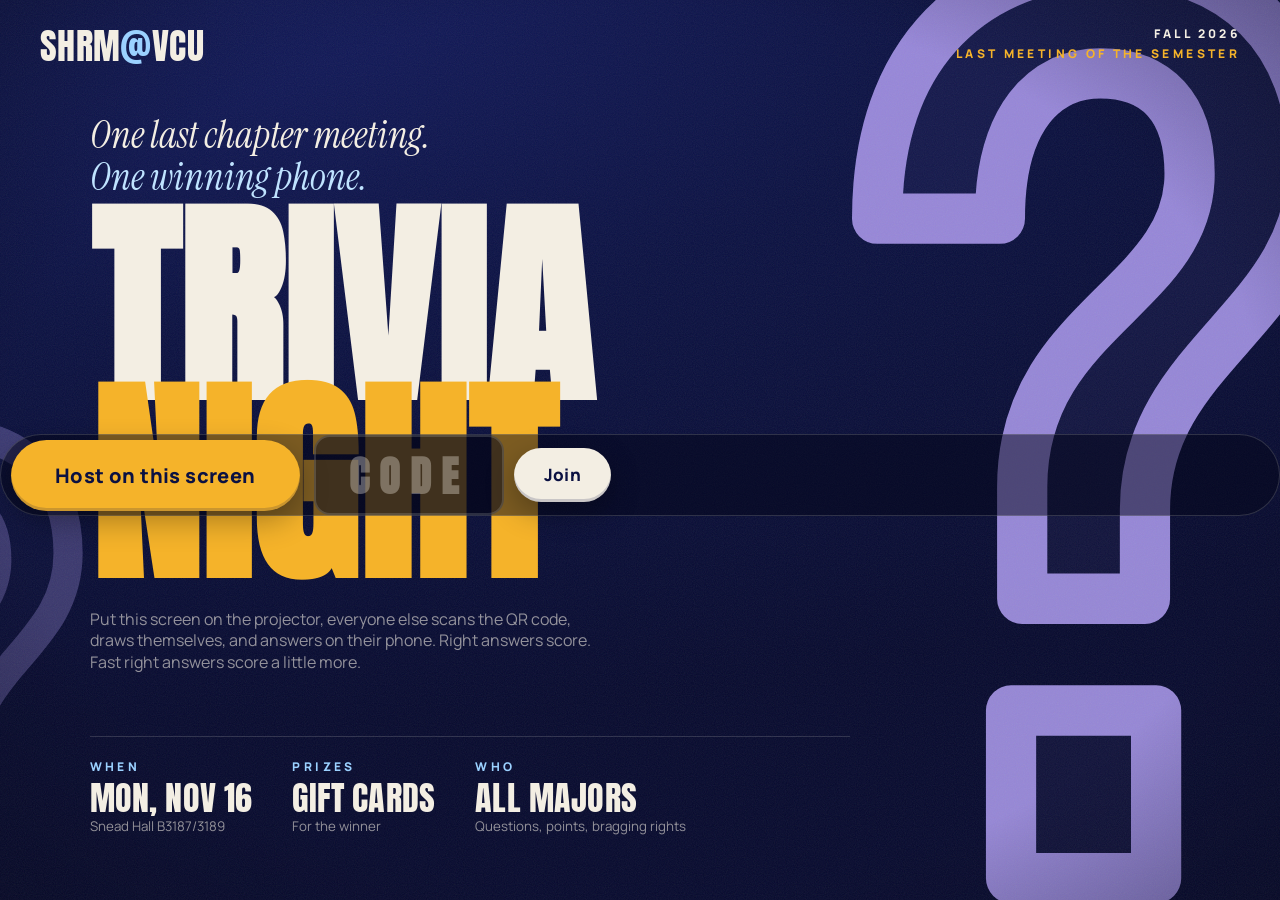
==== index.html @ be1db0c6 "SHRM@VCU Trivia Night: host screen + phone client, official 25-question set Co-Authored-By: Claude F" ====
<!DOCTYPE html>
<html lang="en">
<head>
<meta charset="utf-8">
<meta name="viewport" content="width=device-width, initial-scale=1, viewport-fit=cover, maximum-scale=1">
<meta name="theme-color" content="#0B1142">
<title>Trivia Night — SHRM at VCU</title>
<meta name="description" content="SHRM at VCU Trivia Night. Draw yourself, join from your phone, answer fast.">
<meta property="og:title" content="SHRM@VCU Trivia Night">
<meta property="og:description" content="One last chapter meeting. One winning table. Join from your phone.">
<meta property="og:type" content="website">
<link rel="icon" href="data:image/svg+xml,%3Csvg xmlns='http://www.w3.org/2000/svg' viewBox='0 0 64 64'%3E%3Crect width='64' height='64' rx='12' fill='%230B1142'/%3E%3Ctext x='32' y='50' font-family='Impact,sans-serif' font-size='48' fill='%23A896EA' text-anchor='middle'%3E%3F%3C/text%3E%3C/svg%3E">
<link rel="preconnect" href="https://fonts.googleapis.com">
<link rel="preconnect" href="https://fonts.gstatic.com" crossorigin>
<link href="https://fonts.googleapis.com/css2?family=Anton&family=Instrument+Serif:ital@1&family=Manrope:wght@600;700;800&display=swap" rel="stylesheet">
<link rel="stylesheet" href="css/style.css">
</head>
<body>

<div class="bg">
  <div class="qmark"><svg viewBox="0 0 100 190" preserveAspectRatio="none"><path d="M14 52 C14 18 36 6 56 6 C78 6 92 20 92 42 C92 70 62 76 62 104 L62 120 L40 120 L40 100 C40 70 70 66 70 44 C70 32 64 26 54 26 C44 26 36 34 36 52 Z M38 140 L64 140 L64 170 L38 170 Z"/></svg></div>
  <div class="qmark two"><svg viewBox="0 0 100 190" preserveAspectRatio="none"><path d="M14 52 C14 18 36 6 56 6 C78 6 92 20 92 42 C92 70 62 76 62 104 L62 120 L40 120 L40 100 C40 70 70 66 70 44 C70 32 64 26 54 26 C44 26 36 34 36 52 Z M38 140 L64 140 L64 170 L38 170 Z"/></svg></div>
  <div class="vignette"></div>
</div>
<div class="grain"></div>

<main id="app"></main>

<script src="vendor/peerjs.min.js"></script>
<script src="vendor/qrcode.min.js"></script>
<script src="js/questions.js"></script>
<script src="js/ui.js"></script>
<script src="js/net.js"></script>
<script src="js/avatar.js"></script>
<script src="js/host.js"></script>
<script src="js/player.js"></script>
<script>
(function () {
  "use strict";
  var U = window.UI;

  function hashCode() {
    var h = (location.hash || "").replace(/^#\/?/, "").trim().toUpperCase();
    return /^[A-Z0-9]{4}$/.test(h) ? h : "";
  }

  function paintLanding() {
    U.render(
      '<div class="topbar"><div class="wordmark">SHRM<b>@</b>VCU</div>' +
        '<div class="right"><div class="eyebrow">Fall 2026</div><div class="eyebrow gold">Last meeting of the semester</div></div></div>' +
      '<div class="landing">' +
        '<p class="tag serif rise">One last chapter meeting.<br><span class="sky">One winning phone.</span></p>' +
        '<h1 class="display rise d1"><span class="l1">Trivia</span><span class="l2">Night</span></h1>' +
        '<p class="blurb rise d2">Put this screen on the projector, everyone else scans the QR code, draws themselves, ' +
        'and answers on their phone. Right answers score. Fast right answers score a little more.</p>' +
        '<div class="row rise d3">' +
          '<button class="btn gold big" id="hostBtn">Host on this screen</button>' +
          '<form class="joinform" id="joinForm">' +
            '<input class="field codefield" id="codeIn" maxlength="4" placeholder="CODE" ' +
            'autocomplete="off" autocapitalize="characters" spellcheck="false" inputmode="text">' +
            '<button class="btn" type="submit">Join</button>' +
          '</form>' +
        '</div>' +
        '<div class="facts rise d4">' +
          '<div><div class="eyebrow">When</div><div class="display">Mon, Nov 16</div><small>Snead Hall B3187/3189</small></div>' +
          '<div><div class="eyebrow">Prizes</div><div class="display">Gift cards</div><small>For the winner</small></div>' +
          '<div><div class="eyebrow">Who</div><div class="display">All majors</div><small>Questions, points, bragging rights</small></div>' +
        '</div>' +
      '</div>'
    );
    U.on("#hostBtn", "click", function () {
      history.replaceState(null, "", location.pathname + "?host=1");
      startHost();
    });
    document.getElementById("joinForm").addEventListener("submit", function (e) {
      e.preventDefault();
      var v = (document.getElementById("codeIn").value || "").trim().toUpperCase();
      if (!/^[A-Z0-9]{4}$/.test(v)) { U.toast("That code should be 4 characters", true); return; }
      location.hash = "#" + v;
      startPlayer(v);
    });
    document.getElementById("codeIn").addEventListener("input", function (e) {
      e.target.value = e.target.value.toUpperCase().replace(/[^A-Z0-9]/g, "");
    });
  }

  var booted = false;
  function startHost() {
    if (booted) return; booted = true;
    document.title = "Trivia Night — host";
    window.HOST.start();
  }
  function startPlayer(code) {
    if (booted) return; booted = true;
    document.title = "Trivia Night — " + code;
    document.body.classList.add("is-player");
    window.PLAYER.start(code);
  }

  var params = new URLSearchParams(location.search);
  if (params.get("host")) startHost();
  else if (hashCode()) startPlayer(hashCode());
  else paintLanding();

  window.addEventListener("hashchange", function () {
    if (!booted && hashCode()) startPlayer(hashCode());
  });
})();
</script>
</body>
</html>
---- css/style.css ----
/* SHRM TRIVIA NIGHT - styled after the Fall 2026 Trivia Night flyer:
   deep navy ground, cream + gold condensed display type, italic serif taglines,
   a giant outlined lavender question mark drifting behind everything. */

:root {
  --navy: #0B1142;
  --navy-2: #070A2E;
  --ink: #04061A;
  --cream: #F3EEE3;
  --cream-2: #E8E1D1;
  --gold: #F5B32A;
  --gold-2: #FFCB5C;
  --lav: #A896EA;
  --lav-2: #C7BAF5;
  --sky: #9BD1FF;
  --sky-2: #BFE3FF;
  --melon: #F26A42;
  --mute: rgba(243, 238, 227, .58);
  --line: rgba(243, 238, 227, .16);
  --display: "Anton", "Impact", "Arial Narrow", sans-serif;
  --serif: "Instrument Serif", "Georgia", serif;
  --sans: "Manrope", "Segoe UI", system-ui, sans-serif;
  --ease: cubic-bezier(.2, .8, .2, 1);
  --spring: cubic-bezier(.34, 1.56, .64, 1);
}

* { box-sizing: border-box; }
html, body { height: 100%; }
body {
  margin: 0;
  background: var(--navy);
  background-image:
    radial-gradient(120% 80% at 20% 0%, #121A5C 0%, var(--navy) 45%, var(--navy-2) 100%);
  color: var(--cream);
  font-family: var(--sans);
  font-size: 16px;
  line-height: 1.35;
  overflow: hidden;
  -webkit-font-smoothing: antialiased;
  -webkit-tap-highlight-color: transparent;
}
button, input { font: inherit; color: inherit; }
button { cursor: pointer; }
img { display: block; }

/* ---------------- background ---------------- */
.bg { position: fixed; inset: 0; z-index: 0; pointer-events: none; overflow: hidden; }
.bg .qmark {
  position: absolute; right: -6vw; top: -8vh; width: 62vmin; height: 118vmin;
  color: var(--lav); opacity: .9;
  animation: qfloat 14s ease-in-out infinite;
  will-change: transform;
}
.bg .qmark.two {
  left: -18vw; right: auto; top: 46vh; width: 36vmin; height: 70vmin;
  opacity: .32; animation-duration: 19s; animation-delay: -6s;
}
.bg .qmark svg { width: 100%; height: 100%; overflow: visible; }
.bg .qmark path { fill: rgba(168, 150, 234, .07); stroke: currentColor; stroke-width: 9; stroke-linejoin: round; }
@keyframes qfloat {
  0%, 100% { transform: translate3d(0, 0, 0) rotate(-2deg); }
  50% { transform: translate3d(-1.5vw, 2.5vh, 0) rotate(2deg); }
}
.bg .vignette { position: absolute; inset: 0; background: radial-gradient(90% 90% at 50% 50%, transparent 55%, rgba(4, 6, 26, .75) 100%); }
.grain {
  position: fixed; inset: -50%; z-index: 1; pointer-events: none; opacity: .09;
  background-image: url("data:image/svg+xml,%3Csvg xmlns='http://www.w3.org/2000/svg' width='220' height='220'%3E%3Cfilter id='n'%3E%3CfeTurbulence type='fractalNoise' baseFrequency='.9' numOctaves='2' stitchTiles='stitch'/%3E%3C/filter%3E%3Crect width='100%25' height='100%25' filter='url(%23n)'/%3E%3C/svg%3E");
  animation: grain 1.2s steps(4) infinite;
}
@keyframes grain { 0% { transform: translate(0, 0); } 25% { transform: translate(-3%, 2%); } 50% { transform: translate(2%, -3%); } 75% { transform: translate(-1%, -1%); } 100% { transform: translate(0, 0); } }

#app { position: relative; z-index: 2; height: 100%; }
#confetti { position: fixed; inset: 0; z-index: 50; pointer-events: none; }
#toast {
  position: fixed; left: 50%; bottom: 28px; transform: translate(-50%, 20px); z-index: 60;
  background: var(--cream); color: var(--navy); font-weight: 700; padding: 12px 18px; border-radius: 999px;
  opacity: 0; transition: all .3s var(--ease); pointer-events: none; max-width: 90vw; text-align: center;
}
#toast.show { opacity: 1; transform: translate(-50%, 0); }
#toast.bad { background: var(--melon); color: var(--cream); }

/* ---------------- type ---------------- */
.display { font-family: var(--display); text-transform: uppercase; letter-spacing: .005em; line-height: .88; }
.serif { font-family: var(--serif); font-style: italic; font-weight: 400; letter-spacing: 0; }
.eyebrow { font-family: var(--sans); font-weight: 800; font-size: 12px; letter-spacing: .28em; text-transform: uppercase; }
.gold { color: var(--gold); } .lav { color: var(--lav); } .sky { color: var(--sky); } .cream { color: var(--cream); } .melon { color: var(--melon); }

/* ---------------- shared chrome ---------------- */
.topbar {
  position: absolute; left: 0; right: 0; top: 0; z-index: 5;
  display: flex; align-items: center; justify-content: space-between;
  padding: 26px 40px 0;
}
.wordmark { font-family: var(--display); font-size: 36px; line-height: 1; letter-spacing: .01em; color: var(--cream); }
.wordmark b { color: var(--sky); font-weight: 400; }
.topbar .right { text-align: right; }
.topbar .right .eyebrow { color: var(--cream); font-size: 12px; margin-bottom: 4px; }
.topbar .right .eyebrow.gold { color: var(--gold); }

.btn {
  display: inline-flex; align-items: center; justify-content: center; gap: 10px;
  background: var(--cream); color: var(--navy); border: 0; border-radius: 999px;
  padding: 16px 30px; font-weight: 800; font-size: 17px; letter-spacing: .02em;
  box-shadow: 0 10px 30px rgba(0, 0, 0, .3), inset 0 -3px 0 rgba(11, 17, 66, .18);
  transition: transform .18s var(--spring), box-shadow .18s, filter .18s;
}
.btn:hover { transform: translateY(-2px); filter: brightness(1.04); }
.btn:active { transform: translateY(1px) scale(.98); }
.btn.gold { background: var(--gold); color: var(--navy); }
.btn.lav { background: var(--lav); color: var(--navy); }
.btn.ghost { background: transparent; color: var(--cream); box-shadow: inset 0 0 0 2px var(--line); }
.btn.big { padding: 22px 44px; font-size: 20px; }
.btn[disabled] { opacity: .45; pointer-events: none; }
.btn.display { font-family: var(--display); font-weight: 400; font-size: 28px; letter-spacing: .04em; padding: 16px 40px 14px; }

.field {
  width: 100%; background: rgba(4, 6, 26, .5); border: 2px solid var(--line); border-radius: 16px;
  padding: 16px 18px; font-size: 20px; font-weight: 700; color: var(--cream); outline: 0;
  transition: border-color .2s, box-shadow .2s;
}
.field::placeholder { color: rgba(243, 238, 227, .35); font-weight: 600; }
.field:focus { border-color: var(--gold); box-shadow: 0 0 0 4px rgba(245, 179, 42, .18); }
.codefield { text-align: center; font-family: var(--display); font-size: 42px; letter-spacing: .25em; text-transform: uppercase; padding: 12px 10px 8px; }

.rule { height: 1px; background: var(--line); }

/* ---------------- landing ---------------- */
.landing {
  min-height: 100%; display: flex; flex-direction: column; justify-content: center; align-items: flex-start;
  padding: 90px 7vw 40px; max-width: 980px;
}
.landing .tag { font-size: clamp(22px, 3.2vw, 38px); color: var(--cream); line-height: 1.1; margin: 0 0 14px; }
.landing .tag .sky { color: var(--sky-2); }
.landing h1 { margin: 0 0 26px; font-size: clamp(84px, 17vw, 230px); }
.landing h1 .l1 { display: block; color: var(--cream); }
.landing h1 .l2 { display: block; color: var(--gold); margin-top: -.06em; }
.landing .blurb { color: var(--mute); max-width: 520px; margin: 0 0 24px; font-size: 16px; }
.landing .row { display: flex; gap: 14px; flex-wrap: wrap; align-items: center; }
.joinform { display: flex; gap: 10px; align-items: center; }
.joinform .codefield { width: 190px; }
.landing .facts { display: flex; gap: 40px; margin-top: 38px; padding-top: 22px; border-top: 1px solid var(--line); width: 100%; max-width: 760px; }
.landing .facts .eyebrow { color: var(--sky); margin-bottom: 8px; }
.landing .facts .display { font-size: 34px; }
.landing .facts small { display: block; color: var(--mute); margin-top: 4px; }

/* ---------------- reveal animations ---------------- */
.rise { animation: rise .7s var(--ease) both; }
.rise.d1 { animation-delay: .08s; } .rise.d2 { animation-delay: .16s; } .rise.d3 { animation-delay: .24s; } .rise.d4 { animation-delay: .32s; } .rise.d5 { animation-delay: .4s; }
@keyframes rise { from { opacity: 0; transform: translateY(26px); } to { opacity: 1; transform: none; } }
.pop { animation: pop .55s var(--spring) both; }
@keyframes pop { from { opacity: 0; transform: scale(.6) rotate(-4deg); } to { opacity: 1; transform: none; } }
.pulse { animation: pulse 1.6s ease-in-out infinite; }
@keyframes pulse { 0%, 100% { opacity: .55; } 50% { opacity: 1; } }
.shake { animation: shake .5s; }
@keyframes shake { 0%, 100% { transform: none; } 20% { transform: translateX(-8px); } 40% { transform: translateX(8px); } 60% { transform: translateX(-5px); } 80% { transform: translateX(5px); } }

/* ============================================================
   HOST (big screen)
   ============================================================ */
.host { height: 100%; position: relative; }
.host .stage { position: absolute; inset: 0; padding: 96px 40px 36px; display: flex; flex-direction: column; }

/* -- lobby -- */
.lobby { display: grid; grid-template-columns: minmax(330px, 32%) minmax(0, 1fr); gap: 30px; height: 100%; min-width: 0; }
.lobby .join {
  display: flex; flex-direction: column; gap: 18px; justify-content: center;
  padding: 26px 28px; border: 1px solid var(--line); border-radius: 28px;
  background: linear-gradient(180deg, rgba(243, 238, 227, .05), rgba(243, 238, 227, .02));
  position: relative; overflow: hidden;
}
.lobby .join .tag { font-size: clamp(20px, 2vw, 30px); line-height: 1.1; margin: 0; }
.lobby .join .tag .sky { color: var(--sky-2); }
.lobby .qr { width: min(260px, 22vh); height: min(260px, 22vh); background: var(--cream); padding: 10px; border-radius: 18px; align-self: flex-start; box-shadow: 0 14px 40px rgba(0, 0, 0, .35); }
.lobby .qr img, .lobby .qr canvas { width: 100% !important; height: 100% !important; border-radius: 8px; }
.lobby .codewrap .eyebrow { color: var(--sky); margin-bottom: 4px; }
.lobby .code { font-size: clamp(64px, 9vh, 112px); color: var(--gold); letter-spacing: .08em; }
.lobby .url { color: var(--mute); font-weight: 700; letter-spacing: .06em; font-size: 15px; text-transform: lowercase; }
.lobby .url b { color: var(--cream); }

.lobby .room { display: flex; flex-direction: column; min-height: 0; min-width: 0; }
.lobby .room .head { display: flex; align-items: baseline; justify-content: space-between; margin-bottom: 14px; }
.lobby .room .head .display { font-size: clamp(42px, 6vh, 72px); }
.lobby .room .head .display b { color: var(--gold); font-weight: 400; }
.lobby .room .head .serif { color: var(--sky-2); font-size: 22px; }
.roster { flex: 1; min-height: 0; overflow: hidden; display: flex; flex-wrap: wrap; gap: 12px; align-content: flex-start; }
.roster .empty { width: 100%; color: var(--mute); font-size: 20px; padding: 30px 0; }
.pcard {
  display: flex; align-items: center; gap: 12px; padding: 8px 16px 8px 8px; border-radius: 999px;
  background: rgba(4, 6, 26, .5); border: 1px solid var(--line);
  animation: pop .6s var(--spring) both;
}
.pcard .av { width: 54px; height: 54px; border-radius: 50%; background: var(--navy-2); border: 3px solid var(--pc, var(--gold)); overflow: hidden; flex: none; }
.pcard .av img { width: 100%; height: 100%; object-fit: cover; }
.pcard .nm { font-weight: 800; font-size: 20px; letter-spacing: .01em; white-space: nowrap; }
.pcard.gone { opacity: .35; filter: grayscale(1); }

.lobby .settings { display: flex; align-items: center; gap: 14px 22px; flex-wrap: wrap; padding-top: 14px; border-top: 1px solid var(--line); margin-top: 12px; }
.lobby .settings .grp { display: flex; align-items: center; gap: 8px; flex-wrap: wrap; }
.lobby .settings .eyebrow { color: var(--sky); margin-right: 4px; font-size: 11px; }
.chip {
  border: 1.5px solid var(--line); background: transparent; color: var(--mute); border-radius: 999px;
  padding: 8px 14px; font-weight: 800; font-size: 13px; letter-spacing: .02em; transition: all .15s; white-space: nowrap;
}
.chip.on { background: var(--cream); color: var(--navy); border-color: var(--cream); }
.chip.on.gold { background: var(--gold); border-color: var(--gold); }
.chip.on.lav { background: var(--lav); border-color: var(--lav); }
.chip.on.sky { background: var(--sky); border-color: var(--sky); }
.chip.on.melon { background: var(--melon); border-color: var(--melon); }
.lobby .settings .start { margin-left: auto; }

/* -- question header -- */
.qhead { display: flex; align-items: center; justify-content: space-between; margin-bottom: 18px; }
.qhead .cat { display: flex; align-items: center; gap: 14px; }
.qhead .cat .pill { font-family: var(--display); font-size: 22px; letter-spacing: .04em; padding: 8px 16px 6px; border-radius: 10px; background: var(--gold); color: var(--navy); }
.qhead .cat .pill.lav { background: var(--lav); } .qhead .cat .pill.sky { background: var(--sky); } .qhead .cat .pill.melon { background: var(--melon); color: var(--cream); } .qhead .cat .pill.cream { background: var(--cream); }
.qhead .cat .serif { color: var(--sky-2); font-size: 22px; }
.qhead .num { font-family: var(--display); font-size: 30px; color: var(--mute); letter-spacing: .05em; }
.qhead .num b { color: var(--cream); font-weight: 400; }

.timer { position: relative; height: 10px; border-radius: 999px; background: rgba(243, 238, 227, .12); overflow: hidden; margin-bottom: 26px; }
.timer i { position: absolute; left: 0; top: 0; bottom: 0; width: 100%; background: linear-gradient(90deg, var(--gold), var(--gold-2)); transform-origin: left; border-radius: 999px; }
.timer.hot i { background: linear-gradient(90deg, var(--melon), var(--gold)); }

.question { flex: 1; display: flex; flex-direction: column; justify-content: center; min-height: 0; }
.question .text { font-weight: 800; font-size: clamp(34px, 5.2vw, 74px); line-height: 1.06; letter-spacing: -.012em; max-width: 1200px; text-wrap: balance; }
.question.read .text { font-size: clamp(44px, 6.4vw, 96px); }
.question .readhint { margin-top: 28px; color: var(--sky-2); font-size: 28px; }
.question .readhint b { color: var(--gold); font-family: var(--display); font-weight: 400; font-size: 34px; letter-spacing: .04em; }

.answers { display: grid; grid-template-columns: 1fr 1fr; gap: 16px; margin-top: 10px; }
.opt {
  position: relative; display: flex; align-items: center; gap: 18px; padding: 22px 26px; border-radius: 20px;
  background: rgba(4, 6, 26, .55); border: 2px solid var(--line); min-height: 108px;
  font-weight: 800; font-size: clamp(22px, 2.5vw, 36px); line-height: 1.08;
  animation: rise .6s var(--ease) both; overflow: hidden; transition: opacity .4s, transform .4s var(--ease), border-color .3s, background .3s;
}
.opt:nth-child(2) { animation-delay: .08s; } .opt:nth-child(3) { animation-delay: .16s; } .opt:nth-child(4) { animation-delay: .24s; }
.opt .shape { width: 58px; height: 58px; flex: none; border-radius: 14px; display: grid; place-items: center; color: var(--navy); }
.opt .shape svg { width: 30px; height: 30px; fill: currentColor; }
.opt.gold .shape { background: var(--gold); } .opt.lav .shape { background: var(--lav); } .opt.sky .shape { background: var(--sky); } .opt.melon .shape { background: var(--melon); color: var(--cream); }
.opt .bar { position: absolute; left: 0; bottom: 0; top: 0; width: 0; opacity: .22; transition: width 1s var(--ease); }
.opt.gold .bar { background: var(--gold); } .opt.lav .bar { background: var(--lav); } .opt.sky .bar { background: var(--sky); } .opt.melon .bar { background: var(--melon); }
.opt .cnt { margin-left: auto; font-family: var(--display); font-size: 40px; color: var(--mute); opacity: 0; transition: opacity .4s .5s; }
.opt .label { position: relative; }
.answers.revealed .opt { opacity: .38; }
.answers.revealed .opt.right { opacity: 1; transform: scale(1.02); border-color: var(--cream); background: rgba(243, 238, 227, .1); box-shadow: 0 0 0 4px rgba(245, 179, 42, .35), 0 20px 60px rgba(0, 0, 0, .35); }
.answers.revealed .opt .cnt { opacity: 1; }
.answers.revealed .opt.right .cnt { color: var(--cream); }
.opt .check { position: absolute; right: 22px; top: -40px; font-family: var(--display); font-size: 22px; letter-spacing: .08em; color: var(--navy); background: var(--gold); padding: 6px 12px 4px; border-radius: 8px; transition: top .5s var(--spring) .2s; }
.answers.revealed .opt.right .check { top: 14px; }

.lockedtray { display: flex; align-items: center; gap: 14px; margin-top: 22px; min-height: 48px; }
.lockedtray .eyebrow { color: var(--sky); white-space: nowrap; }
.lockedtray .count { font-family: var(--display); font-size: 34px; color: var(--cream); letter-spacing: .04em; min-width: 110px; }
.lockedtray .count b { color: var(--gold); font-weight: 400; }
.lockedtray .avs { display: flex; gap: -6px; flex-wrap: wrap; }
.lockedtray .avs .mini { width: 40px; height: 40px; border-radius: 50%; border: 2.5px solid var(--pc, var(--gold)); background: var(--navy-2); overflow: hidden; margin-right: -8px; animation: pop .5s var(--spring) both; }
.lockedtray .avs .mini img { width: 100%; height: 100%; object-fit: cover; }

.fastest { display: flex; align-items: center; gap: 16px; margin-top: 22px; padding: 12px 18px 12px 12px; border-radius: 999px; background: rgba(245, 179, 42, .12); border: 1px solid rgba(245, 179, 42, .4); width: max-content; max-width: 100%; animation: rise .6s var(--ease) .7s both; }
.fastest .av { width: 54px; height: 54px; border-radius: 50%; border: 3px solid var(--pc, var(--gold)); background: var(--navy-2); overflow: hidden; }
.fastest .av img { width: 100%; height: 100%; object-fit: cover; }
.fastest .eyebrow { color: var(--gold); }
.fastest .nm { font-weight: 800; font-size: 22px; }
.fastest .ms { font-family: var(--display); font-size: 30px; color: var(--gold); letter-spacing: .03em; }
.fastest .bolt { font-size: 26px; }

.hostctl { position: absolute; right: 40px; bottom: 26px; display: flex; gap: 10px; align-items: center; z-index: 6; }
.hostctl .btn { padding: 12px 22px; font-size: 15px; }
.hostctl .hint { color: var(--mute); font-size: 13px; font-weight: 700; letter-spacing: .04em; margin-right: 8px; }

/* -- leaderboard -- */
.board { display: grid; grid-template-columns: minmax(0, 1fr) minmax(0, 1.6fr); gap: 40px; height: 100%; align-items: center; }
.board .title .display { font-size: clamp(70px, 11vh, 150px); }
.board .title .display .gold { display: block; margin-top: -.04em; }
.board .title .serif { color: var(--sky-2); font-size: clamp(22px, 3vh, 34px); margin-top: 14px; }
.board .title .after { color: var(--mute); font-weight: 700; letter-spacing: .1em; text-transform: uppercase; font-size: 13px; margin-top: 24px; }
.rows { position: relative; height: 100%; max-height: 72vh; }
.row {
  position: absolute; left: 0; right: 0; display: flex; align-items: center; gap: 16px; padding: 0 20px 0 10px;
  border-radius: 999px; background: rgba(4, 6, 26, .5); border: 1px solid var(--line);
  transition: top .9s var(--spring), opacity .4s, transform .4s;
}
.row.enter { animation: rise .6s var(--ease) both; }
.row .rk { font-family: var(--display); font-size: 30px; color: var(--mute); width: 46px; text-align: center; letter-spacing: .02em; }
.row.top1 .rk { color: var(--gold); }
.row .av { width: 50px; height: 50px; border-radius: 50%; border: 3px solid var(--pc, var(--gold)); background: var(--navy-2); overflow: hidden; flex: none; }
.row .av img { width: 100%; height: 100%; object-fit: cover; }
.row .nm { font-weight: 800; font-size: 24px; flex: 1; white-space: nowrap; overflow: hidden; text-overflow: ellipsis; }
.row .delta { font-weight: 800; font-size: 16px; color: var(--gold); opacity: 0; transform: translateY(6px); transition: all .5s var(--ease) .9s; }
.row .delta.show { opacity: 1; transform: none; }
.row .delta.zero { color: var(--mute); }
.row .sc { font-family: var(--display); font-size: 34px; letter-spacing: .03em; min-width: 110px; text-align: right; }
.row.top1 { background: linear-gradient(90deg, rgba(245, 179, 42, .18), rgba(4, 6, 26, .5)); border-color: rgba(245, 179, 42, .5); }

/* -- podium -- */
.podium { height: 100%; display: flex; flex-direction: column; padding-bottom: 54px; }
.podium .title { text-align: center; margin-bottom: 4px; position: relative; z-index: 2; }
.podium .title .serif { color: var(--sky-2); font-size: clamp(22px, 3vh, 34px); }
.podium .title .display { font-size: clamp(54px, 8.5vh, 110px); }
.podium .title .display .gold { color: var(--gold); }
.stands { flex: 1; display: flex; align-items: flex-end; justify-content: center; gap: 24px; padding: 0 60px 10px; min-height: 0; }
.stand { display: flex; flex-direction: column; align-items: center; width: 28%; max-width: 360px; }
.stand .who { display: flex; flex-direction: column; align-items: center; gap: 8px; margin-bottom: 14px; animation: pop .7s var(--spring) both; }
.stand .av { width: clamp(80px, 13vh, 130px); height: clamp(80px, 13vh, 130px); border-radius: 50%; border: 5px solid var(--pc, var(--gold)); background: var(--navy-2); overflow: hidden; box-shadow: 0 20px 50px rgba(0, 0, 0, .4); }
.stand .av img { width: 100%; height: 100%; object-fit: cover; }
.stand .nm { font-weight: 800; font-size: clamp(20px, 3vh, 32px); text-align: center; }
.stand .sc { font-family: var(--display); font-size: clamp(24px, 4vh, 40px); color: var(--gold); letter-spacing: .03em; }
.stand .block {
  width: 100%; border-radius: 22px 22px 0 0; display: grid; place-items: start center; padding-top: 12px;
  font-family: var(--display); font-size: clamp(48px, 9vh, 110px); color: var(--navy); line-height: 1;
  transform-origin: bottom; animation: grow 1s var(--ease) both;
}
@keyframes grow { from { transform: scaleY(0); } to { transform: scaleY(1); } }
.stand.p1 .block { height: 27vh; background: linear-gradient(180deg, var(--gold-2), var(--gold)); animation-delay: .9s; }
.stand.p1 .who { animation-delay: 1.5s; }
.stand.p2 .block { height: 19vh; background: linear-gradient(180deg, var(--cream), var(--cream-2)); animation-delay: .5s; }
.stand.p2 .who { animation-delay: 1.1s; }
.stand.p3 .block { height: 13vh; background: linear-gradient(180deg, var(--lav-2), var(--lav)); animation-delay: .2s; }
.stand.p3 .who { animation-delay: .8s; }
.podium .rest { display: flex; gap: 10px; justify-content: center; flex-wrap: wrap; padding: 14px 0 0; border-top: 1px solid var(--line); }
.podium .rest .pcard { padding: 4px 12px 4px 4px; } .podium .rest .pcard .av { width: 36px; height: 36px; } .podium .rest .pcard .nm { font-size: 15px; }
.podium .rest .pcard .rk { color: var(--mute); font-weight: 800; font-size: 13px; }

/* ============================================================
   PLAYER (phone)
   ============================================================ */
.player { min-height: 100%; display: flex; flex-direction: column; padding: 18px 18px 26px; padding-top: max(18px, env(safe-area-inset-top)); overflow: auto; }
body.is-player { overflow: auto; }
.player .top { display: flex; align-items: center; justify-content: space-between; margin-bottom: 10px; }
.player .top .wordmark { font-size: 24px; }
.player .top .eyebrow { color: var(--gold); font-size: 10px; }
.player .top .me { display: flex; align-items: center; gap: 8px; font-weight: 800; font-size: 14px; }
.player .top .me .av { width: 30px; height: 30px; border-radius: 50%; border: 2px solid var(--pc, var(--gold)); background: var(--navy-2); overflow: hidden; }
.player .top .me .av img { width: 100%; height: 100%; object-fit: cover; }
.player .body { flex: 1; display: flex; flex-direction: column; }
.player h1.display { font-size: clamp(46px, 15vw, 72px); margin: 8px 0 6px; }
.player .tag { font-size: 20px; color: var(--sky-2); margin: 0 0 18px; line-height: 1.15; }
.player label.eyebrow { display: block; color: var(--sky); margin: 14px 0 8px; font-size: 11px; }
.player .btn.wide { width: 100%; margin-top: 18px; }

/* drawing pad */
.pad-wrap { position: relative; width: 100%; max-width: 340px; aspect-ratio: 1; margin: 0 auto; border-radius: 22px; overflow: hidden; background: rgba(4, 6, 26, .6); border: 2px solid var(--line); box-shadow: inset 0 0 0 1px rgba(243, 238, 227, .04); }
.pad { width: 100%; height: 100%; display: block; touch-action: none; cursor: crosshair; }
.pad-hint { position: absolute; inset: 0; display: grid; place-items: center; pointer-events: none; color: rgba(243, 238, 227, .3); font-family: var(--serif); font-style: italic; font-size: 24px; transition: opacity .3s; }
.pad-hint.off { opacity: 0; }
.pad-tools { max-width: 340px; margin: 12px auto 0; }
.pad-colors { display: grid; grid-template-columns: repeat(7, 1fr); gap: 8px; }
.swatch { width: 100%; aspect-ratio: 1; border-radius: 50%; border: 3px solid transparent; background: var(--c); padding: 0; transition: transform .15s var(--spring), border-color .15s; box-shadow: 0 2px 8px rgba(0, 0, 0, .3); }
.swatch.on { border-color: var(--cream); transform: scale(1.15); }
.pad-row { display: flex; align-items: center; gap: 8px; margin-top: 12px; }
.pad-sizes { display: flex; gap: 4px; margin-right: auto; }
.szbtn { width: 40px; height: 40px; border-radius: 12px; border: 1.5px solid var(--line); background: transparent; display: grid; place-items: center; padding: 0; }
.szbtn i { display: block; border-radius: 50%; background: var(--cream); }
.szbtn.on { background: rgba(243, 238, 227, .14); border-color: var(--cream); }
.padbtn { border: 1.5px solid var(--line); background: transparent; color: var(--cream); border-radius: 999px; padding: 9px 13px; font-weight: 800; font-size: 13px; }
.padbtn.on { background: var(--lav); color: var(--navy); border-color: var(--lav); }

/* waiting */
.wait { flex: 1; display: flex; flex-direction: column; align-items: center; justify-content: center; text-align: center; gap: 10px; }
.wait .bigav { width: 170px; height: 170px; border-radius: 50%; border: 5px solid var(--pc, var(--gold)); background: var(--navy-2); overflow: hidden; box-shadow: 0 20px 50px rgba(0, 0, 0, .4); animation: pop .7s var(--spring) both; }
.wait .bigav img { width: 100%; height: 100%; object-fit: cover; }
.wait .display { font-size: clamp(40px, 13vw, 64px); margin-top: 10px; }
.wait .display .gold { color: var(--gold); }
.wait .serif { color: var(--sky-2); font-size: 22px; }
.wait .sub { color: var(--mute); font-weight: 700; font-size: 14px; letter-spacing: .06em; text-transform: uppercase; }
.wait .count { font-family: var(--display); font-size: 26px; color: var(--cream); letter-spacing: .05em; margin-top: 10px; }
.wait .count b { color: var(--gold); font-weight: 400; }

/* phone question */
.pq { flex: 1; display: flex; flex-direction: column; }
.pq .meta { display: flex; justify-content: space-between; align-items: center; margin-bottom: 8px; }
.pq .meta .num { font-family: var(--display); font-size: 20px; color: var(--mute); letter-spacing: .05em; }
.pq .meta .num b { color: var(--cream); font-weight: 400; }
.pq .meta .cat { font-family: var(--display); font-size: 15px; padding: 5px 10px 3px; border-radius: 7px; background: var(--gold); color: var(--navy); letter-spacing: .04em; }
.pq .meta .cat.lav { background: var(--lav); } .pq .meta .cat.sky { background: var(--sky); } .pq .meta .cat.melon { background: var(--melon); color: var(--cream); } .pq .meta .cat.cream { background: var(--cream); }
.pq .timer { margin: 6px 0 12px; height: 8px; }
.pq .qt { font-weight: 800; font-size: 20px; line-height: 1.2; margin-bottom: 14px; text-wrap: balance; }
.pbtns { display: grid; grid-template-columns: 1fr; gap: 10px; flex: 1; }
.pbtn {
  display: flex; align-items: center; gap: 14px; text-align: left; padding: 16px 16px; border-radius: 18px; border: 0;
  color: var(--navy); font-weight: 800; font-size: 18px; line-height: 1.15; min-height: 72px;
  box-shadow: 0 8px 24px rgba(0, 0, 0, .3), inset 0 -4px 0 rgba(0, 0, 0, .14);
  transition: transform .15s var(--spring), opacity .3s, filter .2s; animation: rise .5s var(--ease) both;
}
.pbtn:nth-child(2) { animation-delay: .06s; } .pbtn:nth-child(3) { animation-delay: .12s; } .pbtn:nth-child(4) { animation-delay: .18s; }
.pbtn:active { transform: scale(.97); }
.pbtn .shape { width: 40px; height: 40px; flex: none; border-radius: 10px; background: rgba(4, 6, 26, .18); display: grid; place-items: center; }
.pbtn .shape svg { width: 22px; height: 22px; fill: currentColor; }
.pbtn.gold { background: var(--gold); } .pbtn.lav { background: var(--lav); } .pbtn.sky { background: var(--sky); } .pbtn.melon { background: var(--melon); color: var(--cream); }
.pbtns.locked .pbtn { opacity: .28; filter: saturate(.4); pointer-events: none; }
.pbtns.locked .pbtn.mine { opacity: 1; filter: none; transform: scale(1.02); box-shadow: 0 0 0 4px var(--cream), 0 12px 30px rgba(0, 0, 0, .4); }

.locked { text-align: center; padding: 14px 0 0; }
.locked .display { font-size: 38px; }
.locked .ms { font-family: var(--display); color: var(--gold); font-size: 30px; letter-spacing: .04em; }
.locked .sub { color: var(--mute); font-weight: 700; font-size: 13px; letter-spacing: .08em; text-transform: uppercase; margin-top: 6px; }

/* result */
.result { flex: 1; display: flex; flex-direction: column; align-items: center; justify-content: center; text-align: center; }
.result .verdict { font-size: clamp(58px, 20vw, 92px); }
.result.right .verdict { color: var(--gold); }
.result.wrong .verdict { color: var(--lav); }
.result .gained { font-family: var(--display); font-size: 48px; color: var(--cream); letter-spacing: .03em; margin-top: 4px; }
.result .gained small { font-size: 20px; color: var(--sky-2); font-family: var(--sans); font-weight: 800; letter-spacing: .08em; display: block; margin-top: 2px; }
.result .ans { color: var(--mute); font-weight: 700; margin-top: 16px; font-size: 15px; max-width: 320px; }
.result .ans b { color: var(--cream); }
.result .rank { margin-top: 26px; display: flex; gap: 28px; }
.result .rank .eyebrow { color: var(--sky); font-size: 10px; margin-bottom: 4px; }
.result .rank .display { font-size: 42px; }
.result .streak { margin-top: 14px; font-family: var(--serif); font-style: italic; color: var(--sky-2); font-size: 20px; }

.final { flex: 1; display: flex; flex-direction: column; align-items: center; justify-content: center; text-align: center; gap: 6px; }
.final .bigav { width: 150px; height: 150px; border-radius: 50%; border: 5px solid var(--pc, var(--gold)); background: var(--navy-2); overflow: hidden; margin-bottom: 10px; animation: pop .7s var(--spring) both; }
.final .bigav img { width: 100%; height: 100%; object-fit: cover; }
.final .place { font-size: clamp(90px, 32vw, 150px); color: var(--gold); }
.final .serif { color: var(--sky-2); font-size: 24px; }
.final .sc { font-family: var(--display); font-size: 36px; letter-spacing: .04em; }
.final .sub { color: var(--mute); font-weight: 700; font-size: 13px; letter-spacing: .08em; text-transform: uppercase; }

.conn { position: fixed; left: 50%; top: 10px; transform: translateX(-50%); z-index: 40; background: var(--melon); color: var(--cream); font-weight: 800; font-size: 12px; letter-spacing: .08em; text-transform: uppercase; padding: 6px 12px; border-radius: 999px; display: none; }
.conn.show { display: block; }

/* ---------------- responsive ---------------- */
@media (max-width: 900px) {
  .topbar { padding: 18px 20px 0; }
  .wordmark { font-size: 28px; }
  .host .stage { padding: 80px 20px 24px; }
  .lobby { grid-template-columns: 1fr; }
  .board { grid-template-columns: 1fr; }
  .answers { grid-template-columns: 1fr; }
  .landing { padding: 80px 24px 40px; }
  .landing .facts { gap: 20px; flex-wrap: wrap; }
}
@media (prefers-reduced-motion: reduce) {
  *, *::before, *::after { animation-duration: .001s !important; transition-duration: .001s !important; }
}

/* -- round intro -- */
.roundcard { height: 100%; display: flex; flex-direction: column; align-items: center; justify-content: center; text-align: center; position: relative; }
.roundcard .rn { font-size: clamp(90px, 20vh, 220px); }
.roundcard .rn .gold { color: var(--gold); }
.roundcard .rname { font-size: clamp(28px, 5vh, 54px); color: var(--sky-2); margin-top: 6px; }
.roundcard .rline { color: var(--mute); font-weight: 700; font-size: 20px; margin-top: 34px; letter-spacing: .02em; }
.stamp {
  margin-top: 26px; padding: 10px 26px 8px; border: 4px solid currentColor; border-radius: 14px;
  font-family: var(--display); font-size: clamp(34px, 6vh, 64px); letter-spacing: .12em; text-transform: uppercase; line-height: 1;
  color: var(--gold); transform: rotate(-6deg) scale(2.6); opacity: 0;
  animation: stampin .55s cubic-bezier(.2, .9, .3, 1.3) 1s both;
  box-shadow: 0 0 0 6px rgba(4, 6, 26, .5), 0 20px 60px rgba(0, 0, 0, .4);
  background: rgba(4, 6, 26, .5);
}
.stamp.sky { color: var(--sky); } .stamp.gold { color: var(--gold); } .stamp.melon { color: var(--melon); } .stamp.lav { color: var(--lav); }
@keyframes stampin { 0% { opacity: 0; transform: rotate(-14deg) scale(2.6); } 70% { opacity: 1; transform: rotate(-5deg) scale(.96); } 100% { opacity: 1; transform: rotate(-6deg) scale(1); } }

/* -- winner reveal -- */
.winner { height: 100%; display: flex; flex-direction: column; align-items: center; justify-content: center; text-align: center; position: relative; }
.winner .rays {
  position: absolute; left: 50%; top: 42%; width: 160vmax; height: 160vmax; transform: translate(-50%, -50%); border-radius: 50%; opacity: 0;
  background: repeating-conic-gradient(from 0deg, rgba(245, 179, 42, .16) 0deg 9deg, transparent 9deg 24deg);
  -webkit-mask: radial-gradient(circle, #000 0%, rgba(0, 0, 0, .6) 30%, transparent 62%); mask: radial-gradient(circle, #000 0%, rgba(0, 0, 0, .6) 30%, transparent 62%);
  transition: opacity 1.2s; animation: spin 40s linear infinite; pointer-events: none;
}
.winner .rays.on { opacity: 1; }
@keyframes spin { to { transform: translate(-50%, -50%) rotate(360deg); } }
.winner .eyebrow { font-size: 16px; position: relative; }
.winner .spot { position: relative; width: clamp(160px, 30vh, 300px); height: clamp(160px, 30vh, 300px); margin: 22px 0 14px; }
.winner .spot .av { width: 100%; height: 100%; border-radius: 50%; border: 8px solid var(--pc, var(--gold)); background: var(--navy-2); overflow: hidden; box-shadow: 0 30px 80px rgba(0, 0, 0, .5); transition: transform .12s; }
.winner .spot .av img { width: 100%; height: 100%; object-fit: cover; }
.winner .spot.land .av { animation: land .8s var(--spring) both; box-shadow: 0 0 0 10px rgba(245, 179, 42, .25), 0 0 120px rgba(245, 179, 42, .45), 0 30px 80px rgba(0, 0, 0, .5); }
@keyframes land { 0% { transform: scale(.7); } 60% { transform: scale(1.25); } 100% { transform: scale(1.12); } }
.winner .wname { font-size: clamp(64px, 13vh, 150px); color: var(--cream); opacity: 0; position: relative; }
.winner .wname.slam { animation: slam .6s cubic-bezier(.2, .9, .3, 1.2) .2s both; }
@keyframes slam { 0% { opacity: 0; transform: scale(3) translateY(-20px); filter: blur(10px); } 60% { opacity: 1; transform: scale(.96); filter: blur(0); } 100% { opacity: 1; transform: scale(1); } }
.winner .wsub { font-size: clamp(22px, 4vh, 36px); color: var(--gold); opacity: 0; animation-delay: .9s !important; position: relative; }

/* phone round card */
.pround { flex: 1; display: flex; flex-direction: column; align-items: center; justify-content: center; text-align: center; }
.pround .display { font-size: clamp(48px, 18vw, 80px); }
.pround .display .gold { color: var(--gold); }
.pround .serif { color: var(--sky-2); font-size: 22px; margin-top: 6px; }
.pround .stamp { font-size: 34px; margin-top: 22px; animation-delay: .5s; }
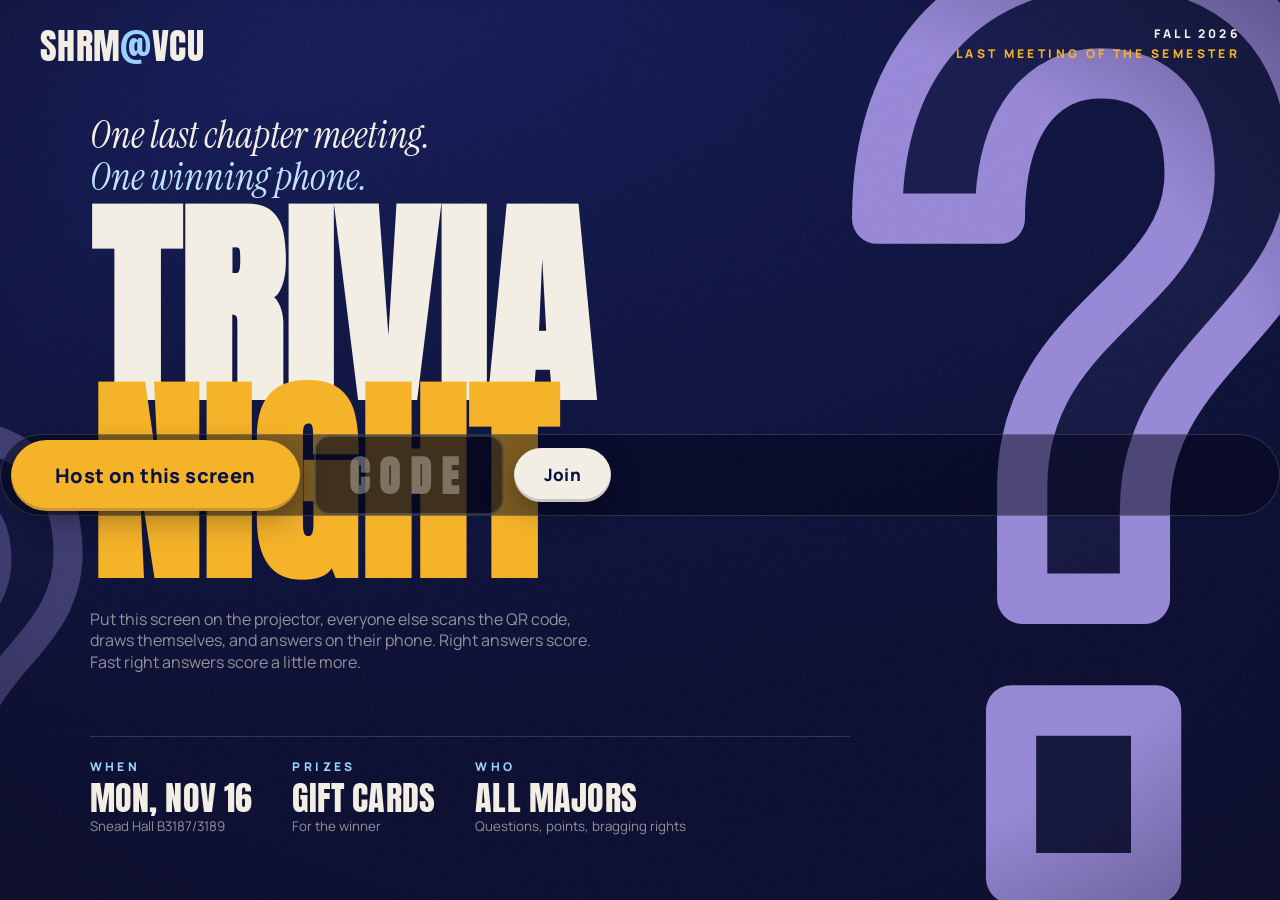
==== commit 29870599: "Reduced-motion fix for the floating question mark, scrollable landing on phones, smoke test Co-Autho" ====
--- a/index.html
+++ b/index.html
@@ -88,6 +88,7 @@
   function startHost() {
     if (booted) return; booted = true;
     document.title = "Trivia Night — host";
+    document.body.classList.add("is-host");
     window.HOST.start();
   }
   function startPlayer(code) {
--- a/css/style.css
+++ b/css/style.css
@@ -35,7 +35,7 @@
   font-family: var(--sans);
   font-size: 16px;
   line-height: 1.35;
-  overflow: hidden;
+  overflow: auto;
   -webkit-font-smoothing: antialiased;
   -webkit-tap-highlight-color: transparent;
 }
@@ -63,11 +63,10 @@
 }
 .bg .vignette { position: absolute; inset: 0; background: radial-gradient(90% 90% at 50% 50%, transparent 55%, rgba(4, 6, 26, .75) 100%); }
 .grain {
-  position: fixed; inset: -50%; z-index: 1; pointer-events: none; opacity: .09;
+  position: fixed; inset: 0; z-index: 1; pointer-events: none; opacity: .09;
   background-image: url("data:image/svg+xml,%3Csvg xmlns='http://www.w3.org/2000/svg' width='220' height='220'%3E%3Cfilter id='n'%3E%3CfeTurbulence type='fractalNoise' baseFrequency='.9' numOctaves='2' stitchTiles='stitch'/%3E%3C/filter%3E%3Crect width='100%25' height='100%25' filter='url(%23n)'/%3E%3C/svg%3E");
-  animation: grain 1.2s steps(4) infinite;
-}
-@keyframes grain { 0% { transform: translate(0, 0); } 25% { transform: translate(-3%, 2%); } 50% { transform: translate(2%, -3%); } 75% { transform: translate(-1%, -1%); } 100% { transform: translate(0, 0); } }
+  /* Static on purpose: an animated grain reads as the question mark shaking on some screens. */
+}
 
 #app { position: relative; z-index: 2; height: 100%; }
 #confetti { position: fixed; inset: 0; z-index: 50; pointer-events: none; }
@@ -206,7 +205,7 @@
 .chip.on.lav { background: var(--lav); border-color: var(--lav); }
 .chip.on.sky { background: var(--sky); border-color: var(--sky); }
 .chip.on.melon { background: var(--melon); border-color: var(--melon); }
-.lobby .settings .start { margin-left: auto; }
+.lobby .settings .start { margin-left: auto; margin-right: 120px; }
 
 /* -- question header -- */
 .qhead { display: flex; align-items: center; justify-content: space-between; margin-bottom: 18px; }
@@ -326,7 +325,7 @@
    PLAYER (phone)
    ============================================================ */
 .player { min-height: 100%; display: flex; flex-direction: column; padding: 18px 18px 26px; padding-top: max(18px, env(safe-area-inset-top)); overflow: auto; }
-body.is-player { overflow: auto; }
+body.is-host { overflow: hidden; }
 .player .top { display: flex; align-items: center; justify-content: space-between; margin-bottom: 10px; }
 .player .top .wordmark { font-size: 24px; }
 .player .top .eyebrow { color: var(--gold); font-size: 10px; }
@@ -423,6 +422,12 @@
 
 /* ---------------- responsive ---------------- */
 @media (max-width: 900px) {
+  .landing .row { flex-direction: column-reverse; align-items: stretch; }
+  .joinform { width: 100%; }
+  .joinform .codefield { flex: 1; width: auto; min-width: 0; }
+  .landing .row .btn.big { padding: 16px 24px; font-size: 16px; }
+  .landing .facts { display: none; }
+  .landing h1 { font-size: clamp(72px, 24vw, 140px); }
   .topbar { padding: 18px 20px 0; }
   .wordmark { font-size: 28px; }
   .host .stage { padding: 80px 20px 24px; }
@@ -433,7 +438,10 @@
   .landing .facts { gap: 20px; flex-wrap: wrap; }
 }
 @media (prefers-reduced-motion: reduce) {
-  *, *::before, *::after { animation-duration: .001s !important; transition-duration: .001s !important; }
+  /* One-shot reveals finish instantly; looping motion is switched off entirely (never sped up). */
+  *, *::before, *::after { animation-duration: .001s !important; animation-iteration-count: 1 !important; transition-duration: .001s !important; }
+  .bg .qmark, .grain, .pulse, .winner .rays, .rxi .em, .pad-hint, .empty { animation: none !important; }
+  .bg .qmark { transform: none; }
 }
 
 /* -- round intro -- */
@@ -480,3 +488,52 @@
 .pround .display .gold { color: var(--gold); }
 .pround .serif { color: var(--sky-2); font-size: 22px; margin-top: 6px; }
 .pround .stamp { font-size: 34px; margin-top: 22px; animation-delay: .5s; }
+
+/* -- avatar wall on the reveal -- */
+.opt { flex-wrap: wrap; }
+.opt .wall { flex-basis: 100%; display: flex; flex-wrap: wrap; align-items: center; min-height: 0; max-height: 0; overflow: hidden; transition: max-height .5s var(--ease), margin .5s; position: relative; padding-left: 6px; }
+.answers.wall-on .opt .wall { max-height: 90px; margin-top: 10px; }
+.opt .wall .mini { width: 34px; height: 34px; border-radius: 50%; border: 2.5px solid var(--pc, var(--gold)); background: var(--navy-2); overflow: hidden; margin: 0 -7px 4px 0; opacity: 0; animation: pop .45s var(--spring) both; }
+.opt .wall .mini img { width: 100%; height: 100%; object-fit: cover; }
+.answers.wall-on .opt { min-height: 0; }
+.fastest.hot { background: rgba(242, 106, 66, .12); border-color: rgba(242, 106, 66, .45); margin-top: 10px; animation-delay: 1s; }
+.fastest.hot .eyebrow, .fastest.hot .ms { color: var(--melon); }
+.fastrow { display: flex; gap: 14px; flex-wrap: wrap; }
+
+/* -- floating reactions -- */
+#rx { position: fixed; inset: 0; z-index: 45; pointer-events: none; overflow: hidden; }
+.rxi { position: absolute; bottom: -70px; display: flex; flex-direction: column; align-items: center; gap: 2px; animation: rxup 3.2s cubic-bezier(.2, .7, .3, 1) forwards; will-change: transform, opacity; }
+.rxi .em { font-size: 52px; line-height: 1; filter: drop-shadow(0 6px 14px rgba(0, 0, 0, .5)); animation: rxwob 1.1s ease-in-out infinite; }
+.rxi .who { display: flex; align-items: center; gap: 5px; font-weight: 800; font-size: 12px; letter-spacing: .04em; background: rgba(4, 6, 26, .7); border: 1.5px solid var(--pc, var(--gold)); padding: 3px 9px 3px 3px; border-radius: 999px; color: var(--cream); white-space: nowrap; }
+.rxi .who i { width: 18px; height: 18px; border-radius: 50%; overflow: hidden; display: block; background: var(--navy-2); }
+.rxi .who i img { width: 100%; height: 100%; object-fit: cover; }
+@keyframes rxup { 0% { transform: translate(0, 0) scale(.6); opacity: 0; } 8% { opacity: 1; transform: translate(0, -8vh) scale(1.1); } 100% { transform: translate(var(--drift, 0px), -92vh) scale(.9); opacity: 0; } }
+@keyframes rxwob { 0%, 100% { transform: rotate(-9deg); } 50% { transform: rotate(9deg); } }
+
+/* -- superlatives -- */
+.awards { height: 100%; display: flex; flex-direction: column; }
+.awards .title { text-align: center; margin-bottom: 14px; }
+.awards .title .display { font-size: clamp(54px, 9vh, 110px); }
+.awards .cards { flex: 1; display: grid; grid-template-columns: repeat(auto-fit, minmax(220px, 320px)); justify-content: center; gap: 18px; align-content: center; padding: 0 20px 50px; }
+.awards .card { position: relative; text-align: center; padding: 26px 18px 22px; border-radius: 26px; background: rgba(4, 6, 26, .55); border: 2px solid var(--line); animation: cardin .7s var(--spring) both; overflow: hidden; }
+.awards .card::before { content: ""; position: absolute; inset: 0; opacity: .12; background: radial-gradient(60% 50% at 50% 0%, currentColor, transparent 70%); }
+.awards .card.gold { color: var(--gold); } .awards .card.lav { color: var(--lav); } .awards .card.sky { color: var(--sky); } .awards .card.melon { color: var(--melon); }
+.awards .card .icon { font-size: 40px; line-height: 1; margin-bottom: 8px; }
+.awards .card .ttl { font-size: clamp(26px, 4vh, 40px); letter-spacing: .04em; }
+.awards .card .av { width: clamp(90px, 15vh, 140px); height: clamp(90px, 15vh, 140px); margin: 16px auto 12px; border-radius: 50%; border: 5px solid var(--pc, var(--gold)); background: var(--navy-2); overflow: hidden; box-shadow: 0 16px 40px rgba(0, 0, 0, .45); }
+.awards .card .av img { width: 100%; height: 100%; object-fit: cover; }
+.awards .card .nm { color: var(--cream); font-weight: 800; font-size: clamp(20px, 3vh, 28px); }
+.awards .card .txt { color: var(--mute); font-weight: 700; font-size: 14px; margin-top: 6px; }
+@keyframes cardin { 0% { opacity: 0; transform: translateY(50px) scale(.85) rotate(-3deg); } 100% { opacity: 1; transform: none; } }
+
+/* -- phone reactions bar + award ribbon -- */
+.rxbar { display: flex; justify-content: center; gap: 8px; margin-top: 22px; padding: 10px; border-radius: 999px; background: rgba(4, 6, 26, .5); border: 1px solid var(--line); animation: rise .5s var(--ease) both; }
+.rxbar button { width: 46px; height: 46px; border-radius: 50%; border: 0; background: rgba(243, 238, 227, .08); font-size: 24px; line-height: 1; padding: 0; transition: transform .15s var(--spring), background .15s; }
+.rxbar button:active, .rxbar button.bump { transform: scale(1.3); background: rgba(245, 179, 42, .3); }
+.rxhint { text-align: center; color: var(--mute); font-weight: 700; font-size: 11px; letter-spacing: .1em; text-transform: uppercase; margin-top: 8px; }
+.ribbon { margin-top: 18px; display: inline-flex; align-items: center; gap: 10px; padding: 10px 18px 10px 12px; border-radius: 999px; background: rgba(245, 179, 42, .14); border: 1.5px solid var(--gold); animation: pop .6s var(--spring) both; text-align: left; }
+.ribbon .em { font-size: 24px; }
+.ribbon .t { font-family: var(--display); font-size: 20px; letter-spacing: .05em; color: var(--gold); line-height: 1; }
+.ribbon .x { color: var(--mute); font-weight: 700; font-size: 12px; margin-top: 3px; }
+.result .gained small.bd { font-size: 13px; letter-spacing: .04em; color: var(--mute); }
+.result .gained small.bd b { color: var(--melon); font-weight: 800; }
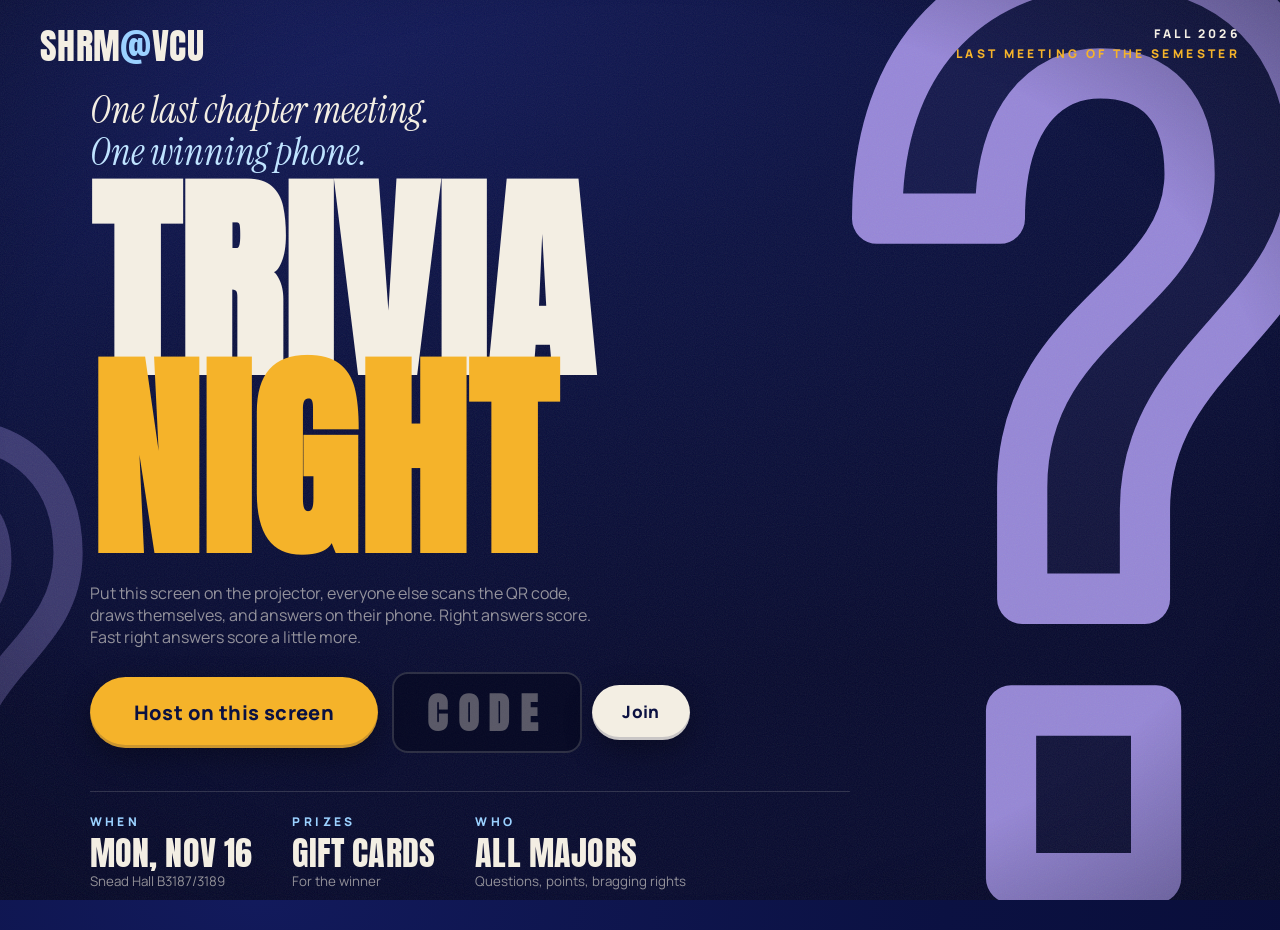
==== commit 1bce2c09: "Relay worker instead of peer-to-peer so phones join on campus Wi-Fi; landing overlap fix Co-Authored" ====
--- a/index.html
+++ b/index.html
@@ -26,7 +26,6 @@
 
 <main id="app"></main>
 
-<script src="vendor/peerjs.min.js"></script>
 <script src="vendor/qrcode.min.js"></script>
 <script src="js/questions.js"></script>
 <script src="js/ui.js"></script>
@@ -53,7 +52,7 @@
         '<h1 class="display rise d1"><span class="l1">Trivia</span><span class="l2">Night</span></h1>' +
         '<p class="blurb rise d2">Put this screen on the projector, everyone else scans the QR code, draws themselves, ' +
         'and answers on their phone. Right answers score. Fast right answers score a little more.</p>' +
-        '<div class="row rise d3">' +
+        '<div class="actions rise d3">' +
           '<button class="btn gold big" id="hostBtn">Host on this screen</button>' +
           '<form class="joinform" id="joinForm">' +
             '<input class="field codefield" id="codeIn" maxlength="4" placeholder="CODE" ' +
--- a/css/style.css
+++ b/css/style.css
@@ -134,7 +134,7 @@
 .landing h1 .l1 { display: block; color: var(--cream); }
 .landing h1 .l2 { display: block; color: var(--gold); margin-top: -.06em; }
 .landing .blurb { color: var(--mute); max-width: 520px; margin: 0 0 24px; font-size: 16px; }
-.landing .row { display: flex; gap: 14px; flex-wrap: wrap; align-items: center; }
+.landing .actions { display: flex; gap: 14px; flex-wrap: wrap; align-items: center; }
 .joinform { display: flex; gap: 10px; align-items: center; }
 .joinform .codefield { width: 190px; }
 .landing .facts { display: flex; gap: 40px; margin-top: 38px; padding-top: 22px; border-top: 1px solid var(--line); width: 100%; max-width: 760px; }
@@ -422,10 +422,10 @@
 
 /* ---------------- responsive ---------------- */
 @media (max-width: 900px) {
-  .landing .row { flex-direction: column-reverse; align-items: stretch; }
+  .landing .actions { flex-direction: column-reverse; align-items: stretch; }
   .joinform { width: 100%; }
   .joinform .codefield { flex: 1; width: auto; min-width: 0; }
-  .landing .row .btn.big { padding: 16px 24px; font-size: 16px; }
+  .landing .actions .btn.big { padding: 16px 24px; font-size: 16px; }
   .landing .facts { display: none; }
   .landing h1 { font-size: clamp(72px, 24vw, 140px); }
   .topbar { padding: 18px 20px 0; }
